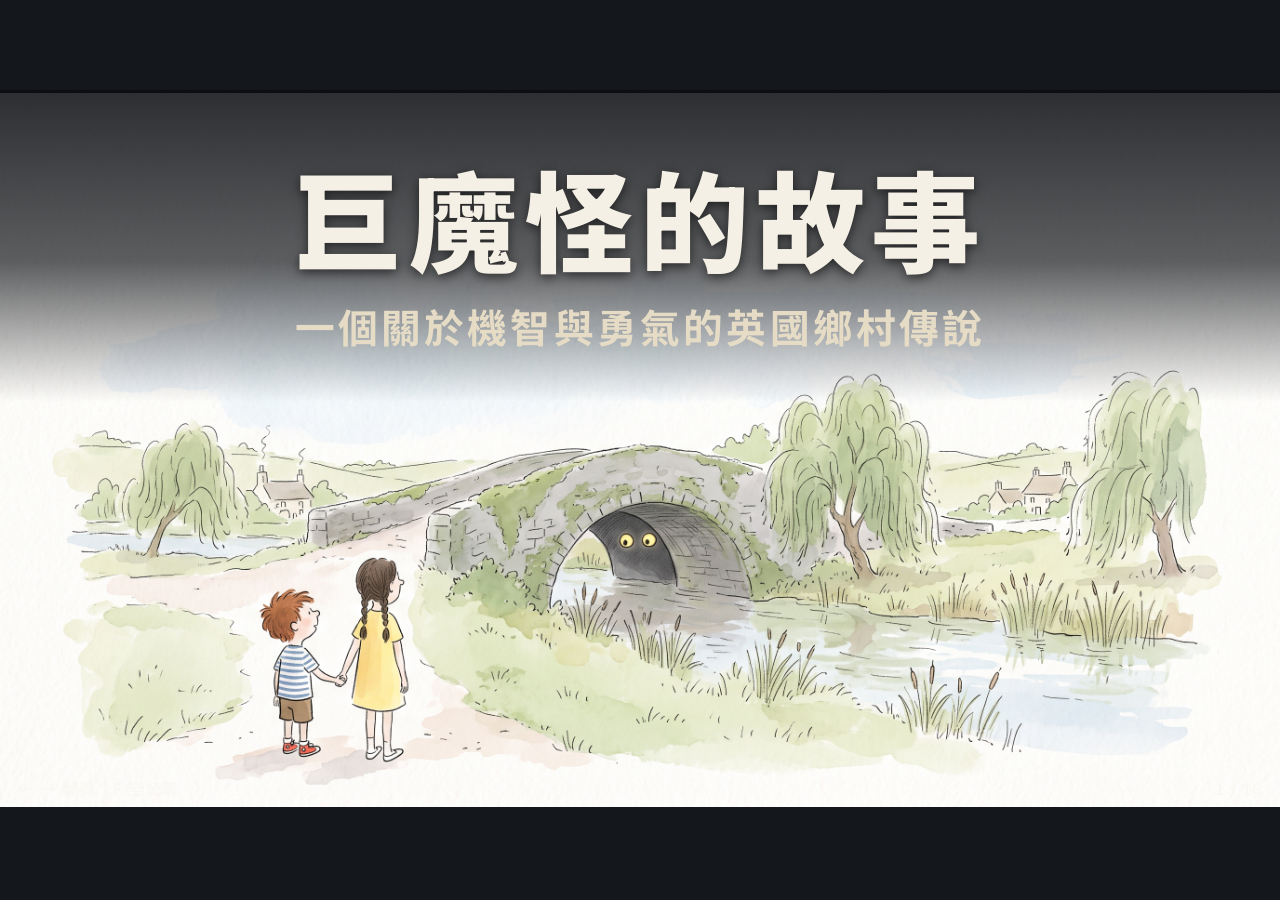
==== site/index.html @ c04793d1 "建立巨魔怪的故事繪本投影網站與學習單 - site/：純靜態投影網站（16:9 舞台、每行 nowrap 不折行、字級自動依視窗縮放） - 支援方向鍵/空白鍵/簡報筆、點擊左右半邊、觸控滑動、F 全螢" ====
<!DOCTYPE html>
<html lang="zh-Hant">
<head>
<meta charset="utf-8">
<meta name="viewport" content="width=device-width, initial-scale=1, viewport-fit=cover">
<title>巨魔怪的故事</title>
<meta name="description" content="巨魔怪的故事 — 課堂投影用繪本">
<link rel="preconnect" href="https://fonts.googleapis.com">
<link rel="preconnect" href="https://fonts.gstatic.com" crossorigin>
<link rel="stylesheet" href="https://fonts.googleapis.com/css2?family=Noto+Sans+TC:wght@400;700;900&display=swap">
<link rel="stylesheet" href="style.css">
</head>
<body>
<main id="stage" aria-live="polite"></main>

<div id="hud">
  <div id="hint">← → 翻頁　F 全螢幕</div>
  <div id="counter">1 / 16</div>
</div>

<div id="measure" aria-hidden="true"></div>

<script src="pages.js"></script>
<script src="app.js"></script>
</body>
</html>
---- site/style.css ----
/* 巨魔怪的故事 — 課堂投影用繪本 */
:root{
  --u: 19.2px;              /* 舞台寬度的 1%，由 app.js 設定 */
  --bg:#14171c;
  --ink:#f5f0e6;
  --dlg:#ffd27a;
  --mat:#1c2027;
  --line:rgba(245,240,230,.18);
}
*{box-sizing:border-box;margin:0;padding:0}
html,body{height:100%}
body{
  background:var(--bg);
  color:var(--ink);
  font-family:"Noto Sans TC","Microsoft JhengHei","PingFang TC",sans-serif;
  font-weight:700;
  overflow:hidden;
  display:flex;align-items:center;justify-content:center;
  -webkit-tap-highlight-color:transparent;
  touch-action:manipulation;
}

/* ---------- 舞台：固定 16:9 ---------- */
#stage{
  position:relative;
  width:min(100vw, 177.7778vh);
  height:min(56.25vw, 100vh);
  overflow:hidden;
  background:var(--bg);
  cursor:default;
}

.slide{
  position:absolute;inset:0;
  display:flex;flex-direction:column;
  opacity:0;visibility:hidden;
  transition:opacity .22s ease;
}
.slide.on{opacity:1;visibility:visible}
.slide.measuring{visibility:hidden;opacity:0}

/* ---------- 圖片 ---------- */
.imgwrap{
  flex:1 1 auto;min-height:0;
  display:flex;align-items:center;justify-content:center;
  padding:calc(var(--u)*0.8) calc(var(--u)*1.2) 0;
  position:relative;
}
.imgwrap img{
  max-width:100%;max-height:100%;
  object-fit:contain;
  border-radius:calc(var(--u)*.6);
  background:#fff;
  box-shadow:0 calc(var(--u)*.3) calc(var(--u)*1.4) rgba(0,0,0,.45);
}
.imgwrap img.hide{display:none}

.ph{
  height:100%;width:auto;
  max-width:100%;max-height:100%;
  aspect-ratio:16/9;
  border-radius:calc(var(--u)*.6);
  background:repeating-linear-gradient(135deg,#2a2f37 0 calc(var(--u)*2),#31363f 0 calc(var(--u)*4));
  border:calc(var(--u)*.12) dashed rgba(245,240,230,.25);
  display:flex;align-items:center;justify-content:center;
  color:rgba(245,240,230,.45);
  font-size:calc(var(--u)*4);
  letter-spacing:.05em;
}

/* ---------- 文字面板 ---------- */
.panel{
  flex:0 0 auto;
  padding:calc(var(--u)*1.0) calc(var(--u)*2.6) calc(var(--u)*1.7);
  text-align:center;
  font-size:var(--fs,calc(var(--u)*3));
  line-height:1.26;
}
.block + .block{margin-top:.62em}
.line{
  display:block;
  white-space:nowrap;
  overflow:visible;
}
.line.dlg{color:var(--dlg);font-size:1.05em}

/* ---------- 疊字頁（封面 / 提問 / 結尾） ---------- */
.slide.overlay .imgwrap{position:absolute;inset:0;padding:0}
.slide.overlay .imgwrap img{border-radius:0;box-shadow:none;background:transparent}
.slide.overlay .panel{position:absolute;left:0;right:0;z-index:2}

/* 封面 */
.slide[data-kind="cover"] .panel{
  top:0;
  padding:calc(var(--u)*5) calc(var(--u)*4) calc(var(--u)*4);
  background:linear-gradient(180deg,rgba(10,12,16,.86) 0%,rgba(10,12,16,.66) 55%,rgba(10,12,16,0) 100%);
}
.cover-title{
  display:block;white-space:nowrap;
  font-size:2.75em;
  font-weight:900;
  letter-spacing:.06em;
  line-height:1.15;
  text-shadow:0 calc(var(--u)*.2) calc(var(--u)*.8) rgba(0,0,0,.6);
}
.cover-sub{
  display:block;white-space:nowrap;
  margin-top:.55em;
  font-size:1em;
  color:#e6dcc6;
  letter-spacing:.08em;
}

/* 提問頁 */
.slide[data-kind="question"] .imgwrap::after{
  content:"";position:absolute;inset:0;background:rgba(9,11,15,.62);
}
.slide[data-kind="question"] .panel{
  top:50%;transform:translateY(-50%);
  font-size:var(--fs,calc(var(--u)*8));
  text-shadow:0 calc(var(--u)*.2) calc(var(--u)*.9) rgba(0,0,0,.65);
}
.slide[data-kind="question"] .block+.block{margin-top:.5em}
.slide[data-kind="question"] .block2 .line{color:var(--dlg)}

/* 啟發頁 */
.slide[data-kind="lessons"] .panel{
  padding:calc(var(--u)*0.8) calc(var(--u)*2.6) calc(var(--u)*2.0);
}
.lessons-title{
  display:block;white-space:nowrap;
  font-size:1.38em;
  font-weight:900;
  letter-spacing:.1em;
  margin-bottom:.5em;
  color:#fff;
}
.item{
  display:flex;align-items:center;justify-content:center;
  gap:.5em;
  white-space:nowrap;
  margin-top:.45em;
  opacity:0;transform:translateY(.35em);
  transition:opacity .35s ease, transform .35s ease;
}
.item.show{opacity:1;transform:none}
.item .num{
  flex:0 0 auto;
  display:inline-flex;align-items:center;justify-content:center;
  width:1.5em;height:1.5em;border-radius:50%;
  background:var(--dlg);color:#1a1206;
  font-size:.8em;font-weight:900;
}
.item .txt{display:block;white-space:nowrap}

/* 結尾頁 */
.slide[data-kind="end"] .panel{
  padding-bottom:calc(var(--u)*2.6);
}
.end-title{
  display:block;white-space:nowrap;
  font-size:1.5em;font-weight:900;color:#fff;
  letter-spacing:.08em;margin-bottom:.5em;
}
.btn{
  display:inline-block;
  margin-top:.8em;
  padding:.42em 1.1em;
  font-size:.86em;font-weight:700;
  white-space:nowrap;
  color:#1a1206;background:var(--dlg);
  border-radius:.5em;text-decoration:none;
  box-shadow:0 calc(var(--u)*.2) calc(var(--u)*.7) rgba(0,0,0,.45);
}
.btn:hover{filter:brightness(1.08)}

/* ---------- HUD ---------- */
#hud{
  position:absolute;left:0;right:0;bottom:0;
  z-index:5;
  display:flex;justify-content:space-between;align-items:flex-end;
  padding:calc(var(--u)*.8) calc(var(--u)*1.4);
  pointer-events:none;
  font-size:calc(var(--u)*1.25);
  font-weight:400;
  color:rgba(245,240,230,.42);
  letter-spacing:.06em;
}
#hint{opacity:.75}
#counter{font-variant-numeric:tabular-nums}

#measure{
  position:absolute;left:-99999px;top:0;
  visibility:hidden;white-space:nowrap;
  font-weight:700;
}

@media (max-width:700px){
  #hint{display:none}
}
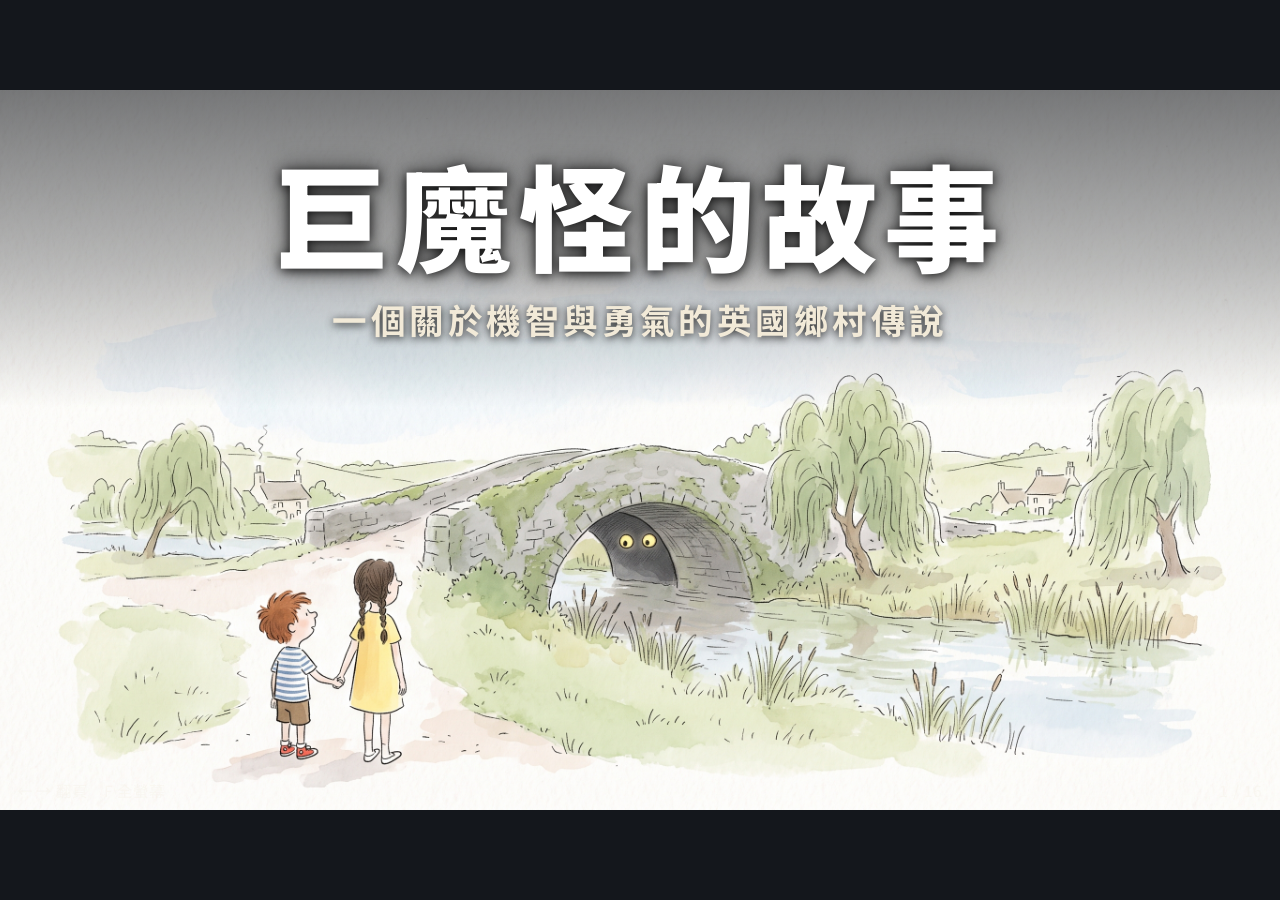
==== commit ece917c8: "版面重做：圖片區固定 68vh、文字分拍顯示 - pages.json 改成 beats（陣列的陣列），一拍最多 4 行、一行最多 15 字 - 上方圖片區固定 68vh／100vw，object-f" ====
--- a/site/index.html
+++ b/site/index.html
@@ -18,8 +18,6 @@
   <div id="counter">1 / 16</div>
 </div>
 
-<div id="measure" aria-hidden="true"></div>
-
 <script src="pages.js"></script>
 <script src="app.js"></script>
 </body>
--- a/site/style.css
+++ b/site/style.css
@@ -4,8 +4,9 @@
   --bg:#14171c;
   --ink:#f5f0e6;
   --dlg:#ffd27a;
-  --mat:#1c2027;
-  --line:rgba(245,240,230,.18);
+  --fs:60px;                /* 故事頁統一字級，由 app.js 計算 */
+  --fsL:48px;               /* 啟發頁 */
+  --fsE:48px;               /* 結尾頁 */
 }
 *{box-sizing:border-box;margin:0;padding:0}
 html,body{height:100%}
@@ -27,174 +28,157 @@
   height:min(56.25vw, 100vh);
   overflow:hidden;
   background:var(--bg);
-  cursor:default;
 }
 
 .slide{
   position:absolute;inset:0;
   display:flex;flex-direction:column;
   opacity:0;visibility:hidden;
-  transition:opacity .22s ease;
 }
 .slide.on{opacity:1;visibility:visible}
-.slide.measuring{visibility:hidden;opacity:0}
 
-/* ---------- 圖片 ---------- */
+/* ---------- 圖片區：68% 高、100% 寬 ---------- */
 .imgwrap{
-  flex:1 1 auto;min-height:0;
+  flex:0 0 68%;height:68%;width:100%;
+  position:relative;
   display:flex;align-items:center;justify-content:center;
-  padding:calc(var(--u)*0.8) calc(var(--u)*1.2) 0;
-  position:relative;
+  overflow:hidden;
 }
 .imgwrap img{
-  max-width:100%;max-height:100%;
+  width:100%;height:100%;
   object-fit:contain;
-  border-radius:calc(var(--u)*.6);
-  background:#fff;
-  box-shadow:0 calc(var(--u)*.3) calc(var(--u)*1.4) rgba(0,0,0,.45);
+  display:block;
 }
 .imgwrap img.hide{display:none}
-
 .ph{
-  height:100%;width:auto;
-  max-width:100%;max-height:100%;
-  aspect-ratio:16/9;
-  border-radius:calc(var(--u)*.6);
-  background:repeating-linear-gradient(135deg,#2a2f37 0 calc(var(--u)*2),#31363f 0 calc(var(--u)*4));
-  border:calc(var(--u)*.12) dashed rgba(245,240,230,.25);
+  position:absolute;inset:0;
+  background:repeating-linear-gradient(135deg,#23272e 0 calc(var(--u)*2),#2a2f37 0 calc(var(--u)*4));
   display:flex;align-items:center;justify-content:center;
-  color:rgba(245,240,230,.45);
-  font-size:calc(var(--u)*4);
+  color:rgba(245,240,230,.4);
+  font-size:calc(var(--u)*3.4);
   letter-spacing:.05em;
 }
 
-/* ---------- 文字面板 ---------- */
+/* ---------- 文字面板：32% 高 ---------- */
 .panel{
-  flex:0 0 auto;
-  padding:calc(var(--u)*1.0) calc(var(--u)*2.6) calc(var(--u)*1.7);
+  flex:0 0 32%;height:32%;
+  position:relative;
+  display:flex;flex-direction:column;
+  align-items:center;justify-content:center;
+  padding:calc(var(--u)*0.8) calc(var(--u)*3) calc(var(--u)*1.8);
   text-align:center;
-  font-size:var(--fs,calc(var(--u)*3));
-  line-height:1.26;
+  font-size:var(--fs);
+  line-height:1.25;
+  overflow:hidden;
 }
-.block + .block{margin-top:.62em}
+.pcontent{width:100%}
+.beats{width:100%}
+.beat{display:none}
+.beat.on{display:block;animation:fadeIn .15s ease both}
+@keyframes fadeIn{from{opacity:0;transform:translateY(.18em)}to{opacity:1;transform:none}}
+html.measuring #stage{visibility:hidden}
+html.measuring .beat.on{animation:none}
+html.measuring .item{transition:none}
+
 .line{
   display:block;
   white-space:nowrap;
-  overflow:visible;
+  line-height:1.25;
 }
-.line.dlg{color:var(--dlg);font-size:1.05em}
+.line.dlg{color:var(--dlg)}
 
-/* ---------- 疊字頁（封面 / 提問 / 結尾） ---------- */
-.slide.overlay .imgwrap{position:absolute;inset:0;padding:0}
-.slide.overlay .imgwrap img{border-radius:0;box-shadow:none;background:transparent}
-.slide.overlay .panel{position:absolute;left:0;right:0;z-index:2}
+/* 拍點 */
+.dots{
+  position:absolute;
+  left:0;right:0;bottom:calc(var(--u)*0.5);
+  display:flex;justify-content:center;gap:calc(var(--u)*0.55);
+  pointer-events:none;
+}
+.dots i{
+  width:calc(var(--u)*0.45);height:calc(var(--u)*0.45);
+  border-radius:50%;
+  background:rgba(245,240,230,.18);
+}
+.dots i.on{background:rgba(245,240,230,.5)}
+.dots.hide{display:none}
 
-/* 封面 */
-.slide[data-kind="cover"] .panel{
-  top:0;
-  padding:calc(var(--u)*5) calc(var(--u)*4) calc(var(--u)*4);
-  background:linear-gradient(180deg,rgba(10,12,16,.86) 0%,rgba(10,12,16,.66) 55%,rgba(10,12,16,0) 100%);
+/* ---------- 封面：滿版圖 + 疊字 ---------- */
+.slide[data-kind="cover"] .imgwrap{flex:1 1 100%;height:100%}
+.slide[data-kind="cover"] .imgwrap img{object-fit:cover}
+.cover-text{
+  position:absolute;left:0;right:0;top:0;
+  z-index:2;
+  padding:calc(var(--u)*4.5) calc(var(--u)*4) calc(var(--u)*5);
+  text-align:center;
+  background:linear-gradient(180deg,rgba(8,10,14,.55) 0%,rgba(8,10,14,.28) 55%,rgba(8,10,14,0) 100%);
 }
 .cover-title{
   display:block;white-space:nowrap;
-  font-size:2.75em;
-  font-weight:900;
-  letter-spacing:.06em;
-  line-height:1.15;
-  text-shadow:0 calc(var(--u)*.2) calc(var(--u)*.8) rgba(0,0,0,.6);
+  font-size:calc(var(--u)*9);
+  font-weight:900;color:#fff;
+  letter-spacing:.06em;line-height:1.12;
+  text-shadow:0 calc(var(--u)*.18) calc(var(--u)*.9) rgba(0,0,0,.85),
+              0 0 calc(var(--u)*2.2) rgba(0,0,0,.55);
 }
 .cover-sub{
   display:block;white-space:nowrap;
-  margin-top:.55em;
-  font-size:1em;
-  color:#e6dcc6;
-  letter-spacing:.08em;
+  margin-top:.5em;
+  font-size:calc(var(--u)*2.7);
+  color:#f2ead8;letter-spacing:.1em;
+  text-shadow:0 calc(var(--u)*.15) calc(var(--u)*.7) rgba(0,0,0,.85);
 }
 
-/* 提問頁 */
-.slide[data-kind="question"] .imgwrap::after{
-  content:"";position:absolute;inset:0;background:rgba(9,11,15,.62);
-}
-.slide[data-kind="question"] .panel{
-  top:50%;transform:translateY(-50%);
-  font-size:var(--fs,calc(var(--u)*8));
-  text-shadow:0 calc(var(--u)*.2) calc(var(--u)*.9) rgba(0,0,0,.65);
-}
-.slide[data-kind="question"] .block+.block{margin-top:.5em}
-.slide[data-kind="question"] .block2 .line{color:var(--dlg)}
-
-/* 啟發頁 */
-.slide[data-kind="lessons"] .panel{
-  padding:calc(var(--u)*0.8) calc(var(--u)*2.6) calc(var(--u)*2.0);
-}
+/* ---------- 啟發頁 ---------- */
+.slide[data-kind="lessons"] .panel{font-size:var(--fsL)}
 .lessons-title{
   display:block;white-space:nowrap;
-  font-size:1.38em;
-  font-weight:900;
-  letter-spacing:.1em;
-  margin-bottom:.5em;
-  color:#fff;
+  font-size:1.12em;font-weight:900;color:#fff;
+  letter-spacing:.1em;margin-bottom:.3em;
 }
+.items{width:100%}
 .item{
   display:flex;align-items:center;justify-content:center;
-  gap:.5em;
-  white-space:nowrap;
-  margin-top:.45em;
-  opacity:0;transform:translateY(.35em);
-  transition:opacity .35s ease, transform .35s ease;
+  gap:.45em;white-space:nowrap;margin-top:.22em;
+  opacity:0;transform:translateY(.2em);
+  transition:opacity .25s ease,transform .25s ease;
 }
 .item.show{opacity:1;transform:none}
+.item.past{opacity:.5}
 .item .num{
   flex:0 0 auto;
   display:inline-flex;align-items:center;justify-content:center;
-  width:1.5em;height:1.5em;border-radius:50%;
+  width:1.55em;height:1.55em;border-radius:50%;
   background:var(--dlg);color:#1a1206;
-  font-size:.8em;font-weight:900;
+  font-size:.78em;font-weight:900;
 }
 .item .txt{display:block;white-space:nowrap}
 
-/* 結尾頁 */
-.slide[data-kind="end"] .panel{
-  padding-bottom:calc(var(--u)*2.6);
-}
+/* ---------- 結尾頁 ---------- */
+.slide[data-kind="end"] .panel{font-size:var(--fsE)}
 .end-title{
   display:block;white-space:nowrap;
-  font-size:1.5em;font-weight:900;color:#fff;
-  letter-spacing:.08em;margin-bottom:.5em;
+  font-size:1.3em;font-weight:900;color:#fff;
+  letter-spacing:.08em;margin-bottom:.3em;
 }
 .btn{
-  display:inline-block;
-  margin-top:.8em;
-  padding:.42em 1.1em;
-  font-size:.86em;font-weight:700;
-  white-space:nowrap;
+  display:inline-block;margin-top:.42em;
+  padding:.32em 1em;
+  font-size:.74em;font-weight:700;white-space:nowrap;
   color:#1a1206;background:var(--dlg);
   border-radius:.5em;text-decoration:none;
-  box-shadow:0 calc(var(--u)*.2) calc(var(--u)*.7) rgba(0,0,0,.45);
+  box-shadow:0 calc(var(--u)*.15) calc(var(--u)*.6) rgba(0,0,0,.45);
 }
 .btn:hover{filter:brightness(1.08)}
 
 /* ---------- HUD ---------- */
 #hud{
-  position:absolute;left:0;right:0;bottom:0;
-  z-index:5;
+  position:absolute;left:0;right:0;bottom:0;z-index:5;
   display:flex;justify-content:space-between;align-items:flex-end;
-  padding:calc(var(--u)*.8) calc(var(--u)*1.4);
+  padding:calc(var(--u)*.7) calc(var(--u)*1.3);
   pointer-events:none;
-  font-size:calc(var(--u)*1.25);
-  font-weight:400;
-  color:rgba(245,240,230,.42);
-  letter-spacing:.06em;
+  font-size:calc(var(--u)*1.2);font-weight:400;
+  color:rgba(245,240,230,.4);letter-spacing:.06em;
 }
-#hint{opacity:.75}
 #counter{font-variant-numeric:tabular-nums}
 
-#measure{
-  position:absolute;left:-99999px;top:0;
-  visibility:hidden;white-space:nowrap;
-  font-weight:700;
-}
-
-@media (max-width:700px){
-  #hint{display:none}
-}
+@media (max-width:700px){#hint{display:none}}
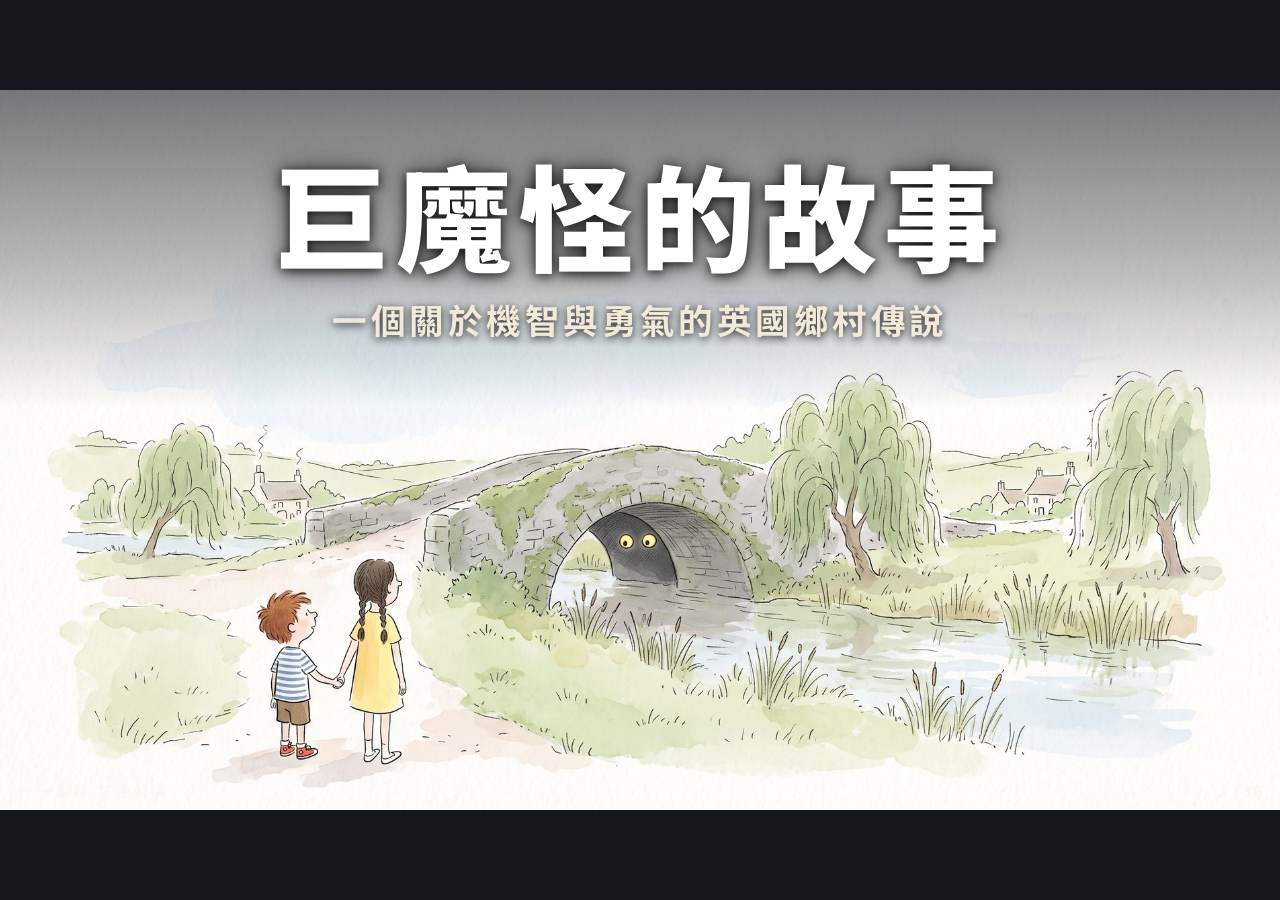
==== commit d4778fad: "加 Open Graph 圖與標籤：用封面插圖裁成 1200×628 的 og.jpg 分享連結時才有預覽圖。裁掉封面最上方的空白天空，保留橋與兩個小孩。  Co-Authored-By: Claud" ====
--- a/site/index.html
+++ b/site/index.html
@@ -5,6 +5,17 @@
 <meta name="viewport" content="width=device-width, initial-scale=1, viewport-fit=cover">
 <title>巨魔怪的故事</title>
 <meta name="description" content="巨魔怪的故事 — 課堂投影用繪本">
+<meta property="og:type" content="website">
+<meta property="og:title" content="巨魔怪的故事">
+<meta property="og:description" content="一個關於機智與勇氣的英國鄉村傳說 — 課堂投影繪本">
+<meta property="og:url" content="https://troll-bridge-storybook.pages.dev/">
+<meta property="og:image" content="https://troll-bridge-storybook.pages.dev/og.jpg">
+<meta property="og:image:width" content="1200">
+<meta property="og:image:height" content="628">
+<meta property="og:locale" content="zh_TW">
+<meta name="twitter:card" content="summary_large_image">
+<meta name="twitter:title" content="巨魔怪的故事">
+<meta name="twitter:image" content="https://troll-bridge-storybook.pages.dev/og.jpg">
 <link rel="preconnect" href="https://fonts.googleapis.com">
 <link rel="preconnect" href="https://fonts.gstatic.com" crossorigin>
 <link rel="stylesheet" href="https://fonts.googleapis.com/css2?family=Noto+Sans+TC:wght@400;700;900&display=swap">
--- a/site/style.css
+++ b/site/style.css
@@ -5,6 +5,7 @@
   --ink:#f5f0e6;
   --dlg:#ffd27a;
   --fs:60px;                /* 故事頁統一字級，由 app.js 計算 */
+  --fsQ:120px;              /* 提問頁 */
   --fsL:48px;               /* 啟發頁 */
   --fsE:48px;               /* 結尾頁 */
 }
@@ -128,12 +129,16 @@
   text-shadow:0 calc(var(--u)*.15) calc(var(--u)*.7) rgba(0,0,0,.85);
 }
 
-/* ---------- 啟發頁 ---------- */
-.slide[data-kind="lessons"] .panel{font-size:var(--fsL)}
+/* ---------- 提問頁 ---------- */
+.slide[data-kind="question"] .panel{font-size:var(--fsQ)}
+
+/* ---------- 啟發頁：圖 50% / 面板 50% ---------- */
+.slide[data-kind="lessons"] .imgwrap{flex:0 0 50%;height:50%}
+.slide[data-kind="lessons"] .panel{flex:0 0 50%;height:50%;font-size:var(--fsL)}
 .lessons-title{
   display:block;white-space:nowrap;
-  font-size:1.12em;font-weight:900;color:#fff;
-  letter-spacing:.1em;margin-bottom:.3em;
+  font-size:1.15em;font-weight:900;color:#fff;
+  letter-spacing:.1em;margin-bottom:.32em;
 }
 .items{width:100%}
 .item{
